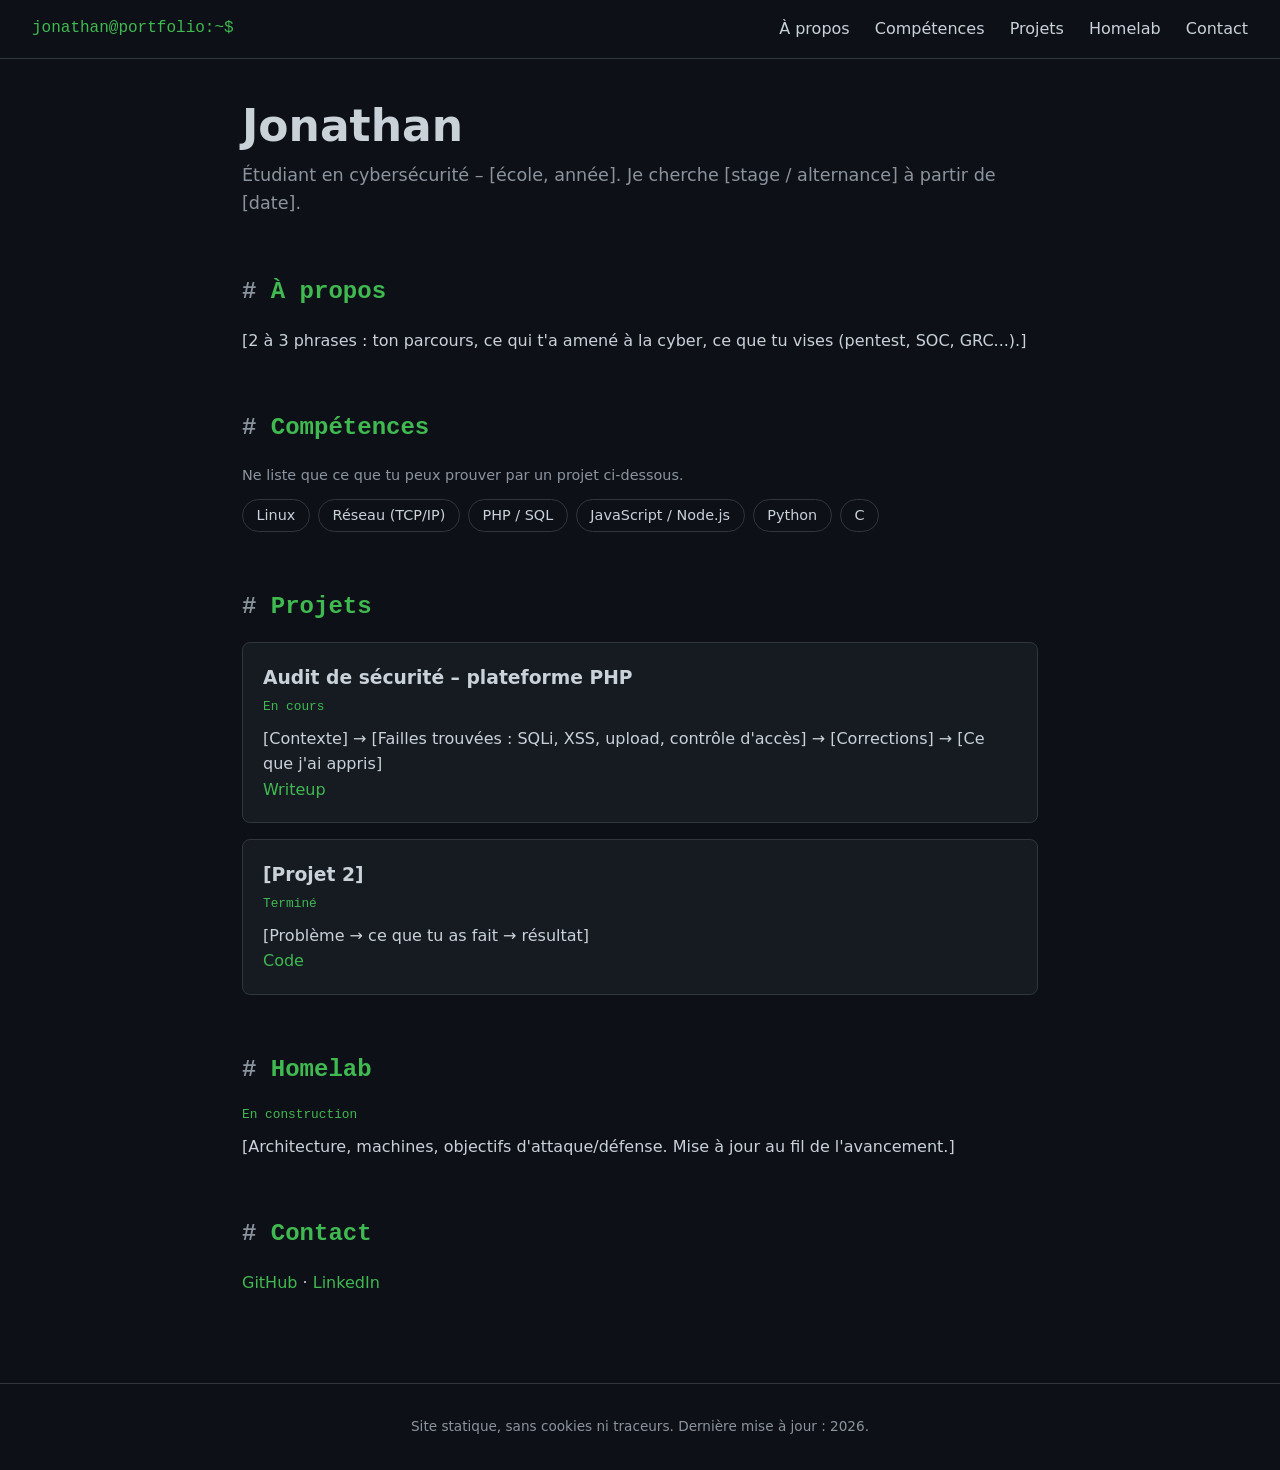
==== index.html @ b8ca1a61 "Base du portfolio : structure statique sécurisée" ====
<!DOCTYPE html>
<html lang="fr">
<head>
  <meta charset="UTF-8">
  <meta name="viewport" content="width=device-width, initial-scale=1.0">
  <!-- Politique de sécurité : seules les ressources du site lui-même sont autorisées -->
  <meta http-equiv="Content-Security-Policy" content="default-src 'self'; img-src 'self' data:; style-src 'self'; script-src 'self'; object-src 'none'; base-uri 'self'; form-action 'none'">
  <meta name="referrer" content="strict-origin-when-cross-origin">
  <meta name="description" content="Portfolio de Jonathan – étudiant en cybersécurité">
  <title>Jonathan – Cybersécurité</title>
  <link rel="stylesheet" href="style.css">
</head>
<body>
  <header class="nav">
    <span class="logo">jonathan@portfolio:~$</span>
    <nav>
      <a href="#about">À propos</a>
      <a href="#skills">Compétences</a>
      <a href="#projects">Projets</a>
      <a href="#lab">Homelab</a>
      <a href="#contact">Contact</a>
    </nav>
  </header>

  <main>
    <section class="hero">
      <h1>Jonathan</h1>
      <p class="tagline">Étudiant en cybersécurité – [école, année]. Je cherche [stage / alternance] à partir de [date].</p>
    </section>

    <section id="about">
      <h2>À propos</h2>
      <p>[2 à 3 phrases : ton parcours, ce qui t'a amené à la cyber, ce que tu vises (pentest, SOC, GRC...).]</p>
    </section>

    <section id="skills">
      <h2>Compétences</h2>
      <p class="hint">Ne liste que ce que tu peux prouver par un projet ci-dessous.</p>
      <ul class="tags">
        <li>Linux</li>
        <li>Réseau (TCP/IP)</li>
        <li>PHP / SQL</li>
        <li>JavaScript / Node.js</li>
        <li>Python</li>
        <li>C</li>
      </ul>
    </section>

    <section id="projects">
      <h2>Projets</h2>
      <article class="card">
        <h3>Audit de sécurité – plateforme PHP</h3>
        <p class="status">En cours</p>
        <p>[Contexte] → [Failles trouvées : SQLi, XSS, upload, contrôle d'accès] → [Corrections] → [Ce que j'ai appris]</p>
        <a href="#">Writeup</a>
      </article>
      <article class="card">
        <h3>[Projet 2]</h3>
        <p class="status">Terminé</p>
        <p>[Problème → ce que tu as fait → résultat]</p>
        <a href="#">Code</a>
      </article>
    </section>

    <section id="lab">
      <h2>Homelab</h2>
      <p class="status">En construction</p>
      <p>[Architecture, machines, objectifs d'attaque/défense. Mise à jour au fil de l'avancement.]</p>
    </section>

    <section id="contact">
      <h2>Contact</h2>
      <p>
        <a href="https://github.com/Jonathan-MBP" rel="noopener noreferrer" target="_blank">GitHub</a> ·
        <a href="#" rel="noopener noreferrer" target="_blank">LinkedIn</a>
      </p>
    </section>
  </main>

  <footer>
    <p>Site statique, sans cookies ni traceurs. Dernière mise à jour : <span id="year"></span>.</p>
  </footer>

  <script src="script.js"></script>
</body>
</html>
---- style.css ----
:root {
  --bg: #0d1117;
  --card: #161b22;
  --text: #c9d1d9;
  --muted: #8b949e;
  --accent: #3fb950;
  --border: #30363d;
}

* { box-sizing: border-box; margin: 0; padding: 0; }

body {
  background: var(--bg);
  color: var(--text);
  font-family: system-ui, -apple-system, "Segoe UI", sans-serif;
  line-height: 1.6;
}

a { color: var(--accent); text-decoration: none; }
a:hover { text-decoration: underline; }

.nav {
  display: flex;
  justify-content: space-between;
  align-items: center;
  flex-wrap: wrap;
  gap: 1rem;
  padding: 1rem 2rem;
  border-bottom: 1px solid var(--border);
  position: sticky;
  top: 0;
  background: var(--bg);
}

.logo { font-family: ui-monospace, monospace; color: var(--accent); }
.nav nav a { margin-left: 1.25rem; color: var(--text); }

main { max-width: 860px; margin: 0 auto; padding: 2rem; }
section { margin-bottom: 3.5rem; }

.hero h1 { font-size: 2.75rem; }
.tagline { color: var(--muted); font-size: 1.1rem; }

h2 {
  font-family: ui-monospace, monospace;
  color: var(--accent);
  margin-bottom: 1rem;
}
h2::before { content: "# "; color: var(--muted); }

.hint { color: var(--muted); font-size: 0.9rem; margin-bottom: 0.75rem; }

.tags { list-style: none; display: flex; flex-wrap: wrap; gap: 0.5rem; }
.tags li {
  border: 1px solid var(--border);
  border-radius: 999px;
  padding: 0.25rem 0.85rem;
  font-size: 0.9rem;
}

.card {
  background: var(--card);
  border: 1px solid var(--border);
  border-radius: 8px;
  padding: 1.25rem;
  margin-bottom: 1rem;
}
.card h3 { margin-bottom: 0.25rem; }

.status {
  font-family: ui-monospace, monospace;
  font-size: 0.8rem;
  color: var(--accent);
  margin-bottom: 0.5rem;
}

footer {
  text-align: center;
  color: var(--muted);
  font-size: 0.85rem;
  padding: 2rem;
  border-top: 1px solid var(--border);
}

@media (max-width: 600px) {
  .nav nav a { margin-left: 0; margin-right: 1rem; }
  .hero h1 { font-size: 2rem; }
}
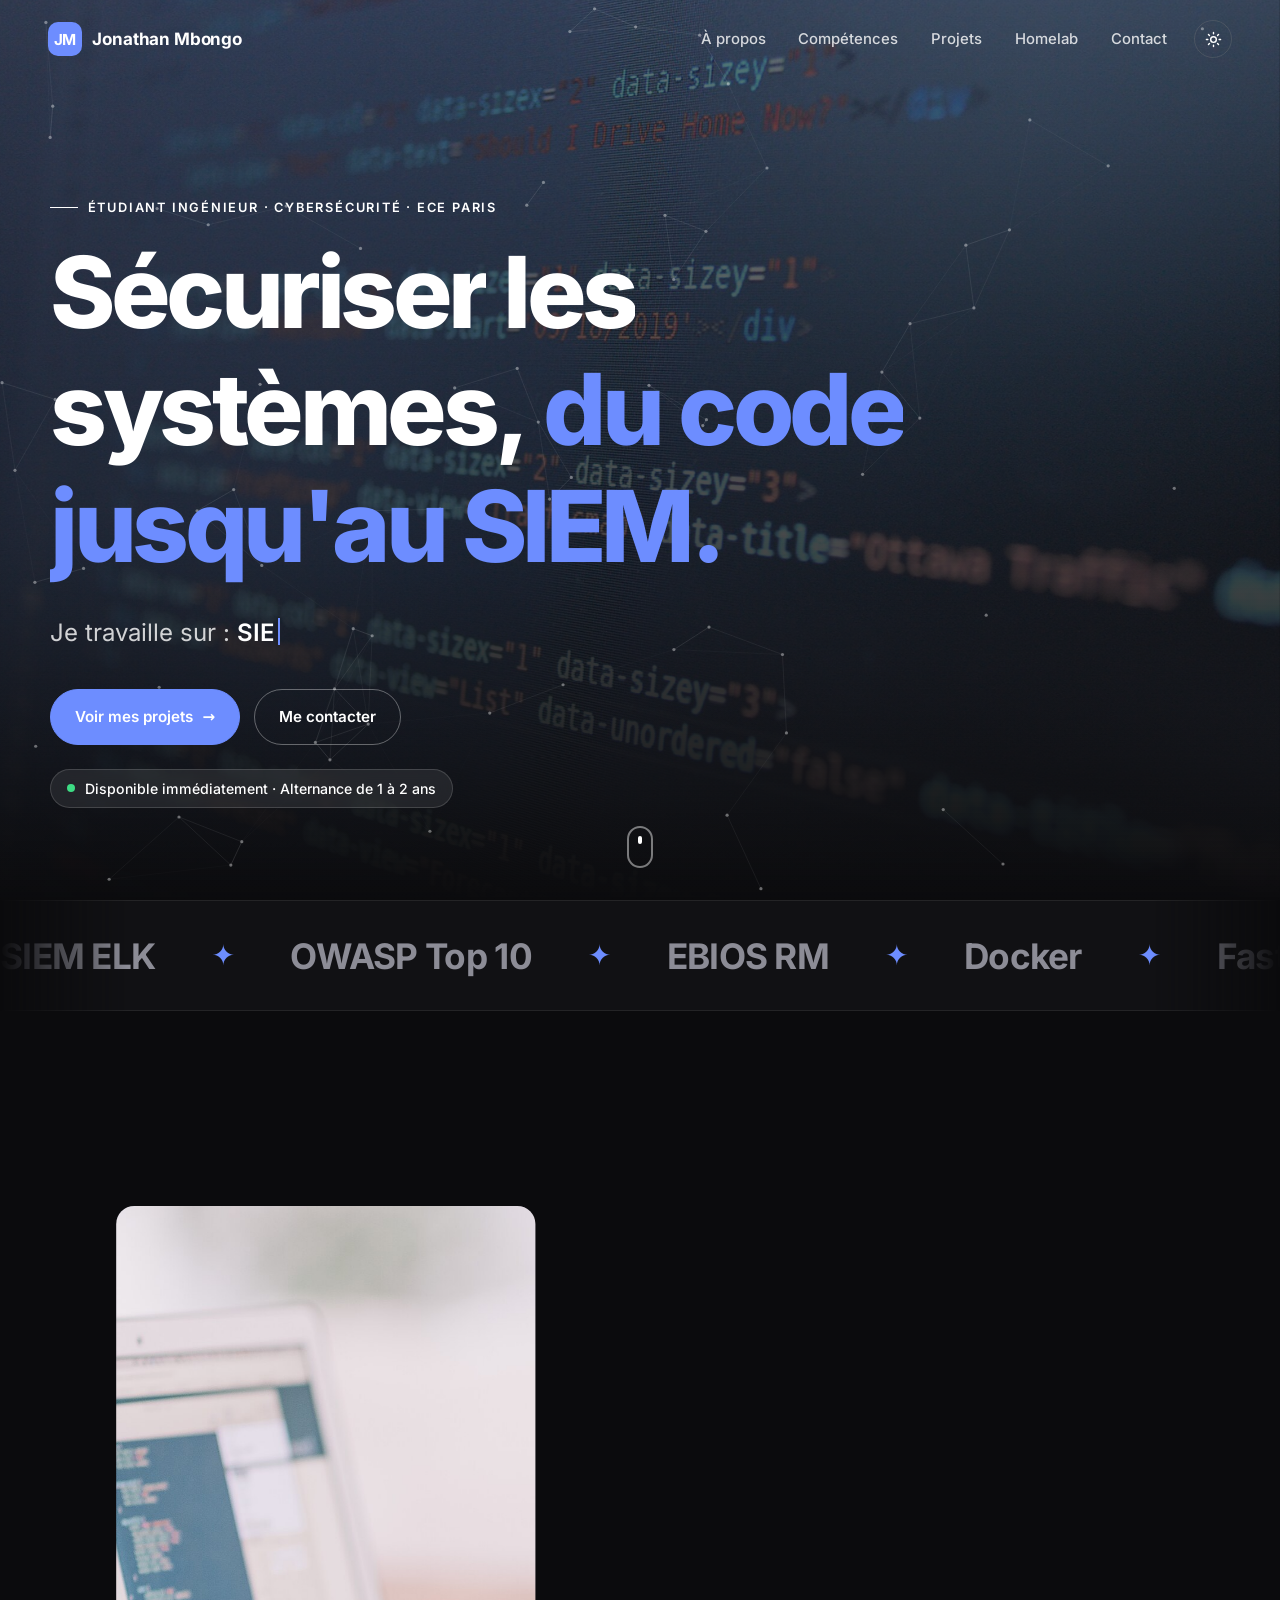
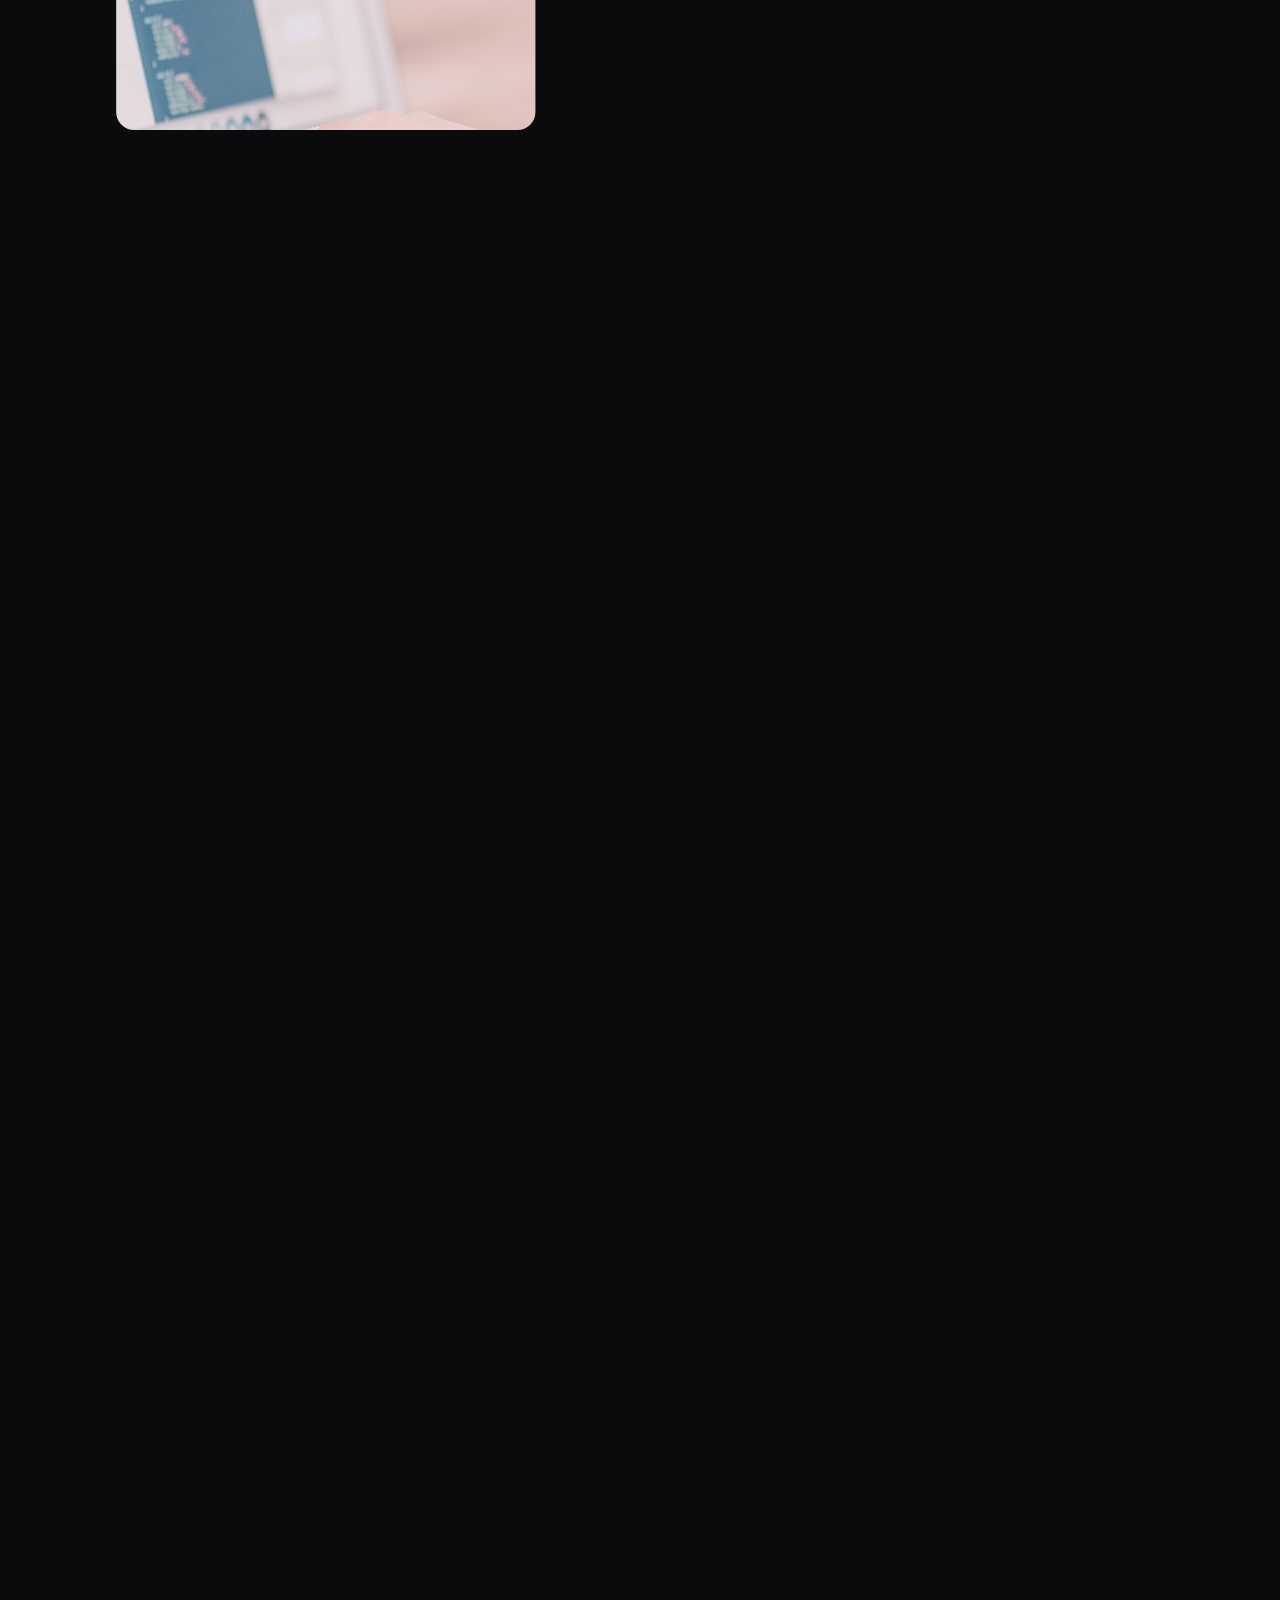
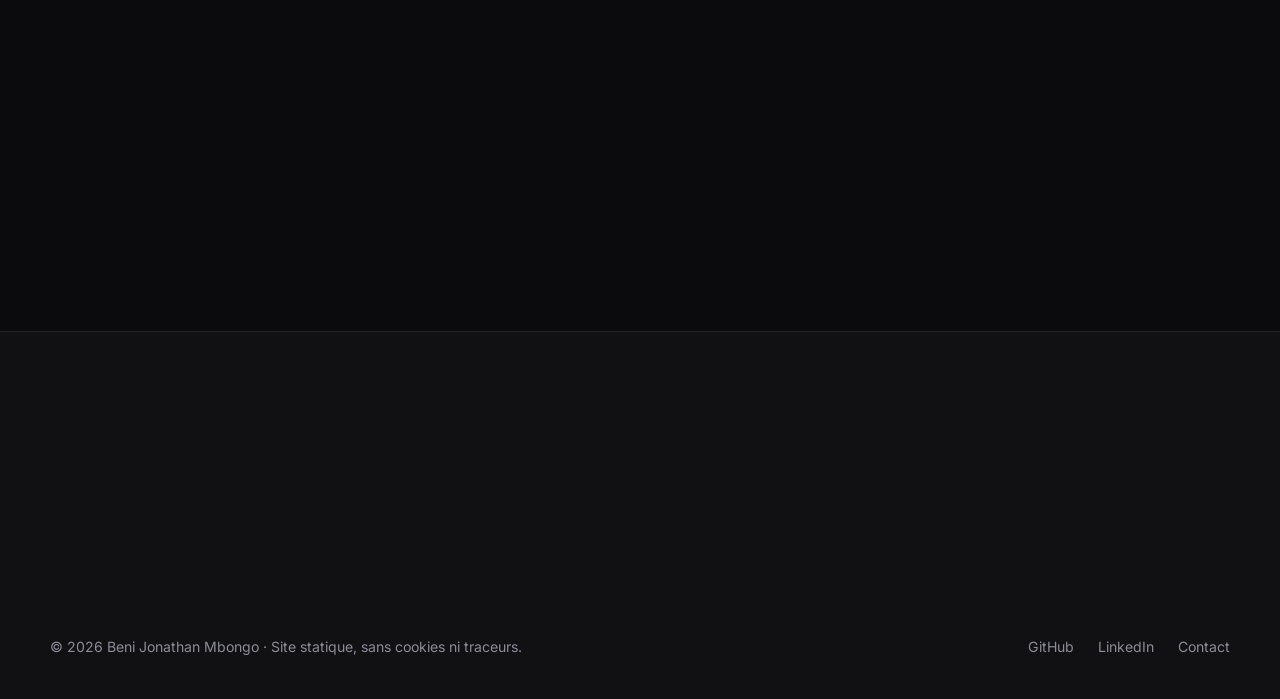
==== commit ce2e8a12: "Refonte du portfolio : site multipage, design moderne et contenu du CV - Une page par rubrique : acc" ====
--- a/index.html
+++ b/index.html
@@ -1,85 +1,121 @@
 <!DOCTYPE html>
-<html lang="fr">
+<html lang="fr" data-theme="sombre">
 <head>
   <meta charset="UTF-8">
   <meta name="viewport" content="width=device-width, initial-scale=1.0">
   <!-- Politique de sécurité : seules les ressources du site lui-même sont autorisées -->
   <meta http-equiv="Content-Security-Policy" content="default-src 'self'; img-src 'self' data:; style-src 'self'; script-src 'self'; object-src 'none'; base-uri 'self'; form-action 'none'">
   <meta name="referrer" content="strict-origin-when-cross-origin">
-  <meta name="description" content="Portfolio de Jonathan – étudiant en cybersécurité">
-  <title>Jonathan – Cybersécurité</title>
+  <meta name="description" content="Portfolio de Beni Jonathan Mbongo – étudiant ingénieur en cybersécurité à l'ECE Paris, à la recherche d'une alternance.">
+  <title>Beni Jonathan Mbongo – Cybersécurité</title>
+  <link rel="preload" href="assets/fonts/inter-latin.woff2" as="font" type="font/woff2" crossorigin>
   <link rel="stylesheet" href="style.css">
 </head>
 <body>
-  <header class="nav">
-    <span class="logo">jonathan@portfolio:~$</span>
-    <nav>
-      <a href="#about">À propos</a>
-      <a href="#skills">Compétences</a>
-      <a href="#projects">Projets</a>
-      <a href="#lab">Homelab</a>
-      <a href="#contact">Contact</a>
+  <div class="progress" id="progress"></div>
+
+  <header class="nav" id="nav">
+    <a class="logo" href="index.html"><span class="logo-mark">JM</span>Jonathan Mbongo</a>
+    <nav aria-label="Navigation principale">
+      <a href="apropos.html">À propos</a>
+      <a href="competences.html">Compétences</a>
+      <a href="projets.html">Projets</a>
+      <a href="homelab.html">Homelab</a>
+      <a href="contact.html">Contact</a>
+      <button id="theme-btn" class="theme-btn" type="button" aria-label="Basculer thème clair / sombre"><svg class="ico-sun" viewBox="0 0 24 24" fill="none" stroke="currentColor" stroke-width="2" stroke-linecap="round" stroke-linejoin="round" aria-hidden="true"><circle cx="12" cy="12" r="4"/><path d="M12 2v2M12 20v2M4.9 4.9l1.4 1.4M17.7 17.7l1.4 1.4M2 12h2M20 12h2M4.9 19.1l1.4-1.4M17.7 6.3l1.4-1.4"/></svg><svg class="ico-moon" viewBox="0 0 24 24" fill="none" stroke="currentColor" stroke-width="2" stroke-linecap="round" stroke-linejoin="round" aria-hidden="true"><path d="M21 12.8A9 9 0 1 1 11.2 3a7 7 0 0 0 9.8 9.8z"/></svg></button>
     </nav>
+    <button id="menu-btn" class="menu-btn" type="button" aria-label="Menu" aria-expanded="false"><span></span><span></span></button>
   </header>
 
   <main>
-    <section class="hero">
-      <h1>Jonathan</h1>
-      <p class="tagline">Étudiant en cybersécurité – [école, année]. Je cherche [stage / alternance] à partir de [date].</p>
+<section class="hero">
+      <img class="hero-media" src="assets/images/accueil/hero.jpg" alt="">
+      <canvas id="network" aria-hidden="true"></canvas>
+      <div class="container hero-content">
+        <p class="eyebrow reveal">Étudiant ingénieur · Cybersécurité · ECE Paris</p>
+        <h1 class="split-words">Sécuriser les systèmes, <span class="accent">du code jusqu'au SIEM.</span></h1>
+        <p class="typed-line reveal">Je travaille sur : <span id="typed"></span><span class="caret"></span></p>
+        <div class="actions reveal">
+          <a class="btn primary" href="projets.html">Voir mes projets <span class="arrow">→</span></a>
+          <a class="btn" href="contact.html">Me contacter</a>
+        </div>
+        <p class="available reveal">Disponible immédiatement · Alternance de 1 à 2 ans</p>
+      </div>
+      <div class="scroll-hint" aria-hidden="true"></div>
     </section>
 
-    <section id="about">
-      <h2>À propos</h2>
-      <p>[2 à 3 phrases : ton parcours, ce qui t'a amené à la cyber, ce que tu vises (pentest, SOC, GRC...).]</p>
+    <div class="marquee" aria-hidden="true">
+      <div class="marquee-track"><span>SIEM ELK</span><span>OWASP Top 10</span><span>EBIOS RM</span><span>Docker</span><span>FastAPI</span><span>Cisco</span><span>GitHub Actions</span><span>Wireshark</span><span>Linux</span><span>Python</span><span>SIEM ELK</span><span>OWASP Top 10</span><span>EBIOS RM</span><span>Docker</span><span>FastAPI</span><span>Cisco</span><span>GitHub Actions</span><span>Wireshark</span><span>Linux</span><span>Python</span></div>
+    </div>
+
+    <section class="section">
+      <div class="container split">
+        <div class="media-frame clip-reveal">
+          <img data-parallax="0.12" src="assets/images/apropos/programmeur.jpg" alt="Développeur au travail sur son ordinateur" loading="lazy">
+          <span class="media-tag">Massy, Île-de-France</span>
+        </div>
+        <div>
+          <p class="eyebrow reveal">À propos</p>
+          <h2 class="split-words">Polyvalent, entre code, données et infrastructure.</h2>
+          <p class="lead reveal">Étudiant en 3ᵉ année de Bachelor Informatique à l'ECE Paris, spécialisé en cybersécurité. J'allie développement logiciel sécurisé, analyse de données et infrastructures, et je cherche une alternance en sécurité opérationnelle, gestion des vulnérabilités ou ingénierie système.</p>
+          <div class="stats" data-stagger>
+            <div class="stat"><strong data-count="projects">0</strong><span>projets réalisés</span></div>
+            <div class="stat"><strong data-count="6">0</strong><span>certifications</span></div>
+            <div class="stat"><strong data-count="3">0</strong><span>ans de formation</span></div>
+          </div>
+          <div class="actions reveal"><a class="link-arrow" href="apropos.html">En savoir plus <span>→</span></a></div>
+        </div>
+      </div>
     </section>
 
-    <section id="skills">
-      <h2>Compétences</h2>
-      <p class="hint">Ne liste que ce que tu peux prouver par un projet ci-dessous.</p>
-      <ul class="tags">
-        <li>Linux</li>
-        <li>Réseau (TCP/IP)</li>
-        <li>PHP / SQL</li>
-        <li>JavaScript / Node.js</li>
-        <li>Python</li>
-        <li>C</li>
-      </ul>
+    <section class="section">
+      <div class="container">
+        <div class="section-head">
+          <div>
+            <p class="eyebrow reveal">Sélection</p>
+            <h2 class="split-words">Projets à la une</h2>
+          </div>
+          <a class="link-arrow reveal" href="projets.html">Tous les projets <span>→</span></a>
+        </div>
+        <div id="featured-grid" class="grid"></div>
+      </div>
     </section>
 
-    <section id="projects">
-      <h2>Projets</h2>
-      <article class="card">
-        <h3>Audit de sécurité – plateforme PHP</h3>
-        <p class="status">En cours</p>
-        <p>[Contexte] → [Failles trouvées : SQLi, XSS, upload, contrôle d'accès] → [Corrections] → [Ce que j'ai appris]</p>
-        <a href="#">Writeup</a>
-      </article>
-      <article class="card">
-        <h3>[Projet 2]</h3>
-        <p class="status">Terminé</p>
-        <p>[Problème → ce que tu as fait → résultat]</p>
-        <a href="#">Code</a>
-      </article>
-    </section>
-
-    <section id="lab">
-      <h2>Homelab</h2>
-      <p class="status">En construction</p>
-      <p>[Architecture, machines, objectifs d'attaque/défense. Mise à jour au fil de l'avancement.]</p>
-    </section>
-
-    <section id="contact">
-      <h2>Contact</h2>
-      <p>
-        <a href="https://github.com/Jonathan-MBP" rel="noopener noreferrer" target="_blank">GitHub</a> ·
-        <a href="#" rel="noopener noreferrer" target="_blank">LinkedIn</a>
-      </p>
+    <section class="section">
+      <div class="container">
+        <p class="eyebrow reveal">Explorer</p>
+        <h2 class="split-words">Tout le reste</h2>
+        <div class="tiles" data-stagger>
+          <a class="tile" href="apropos.html"><img src="assets/images/apropos/bureau.jpg" alt="" loading="lazy"><div class="tile-body"><span class="tile-num">01</span><h3>À propos</h3><p>Mon parcours, de Brazzaville à l'ECE Paris.</p></div></a>
+          <a class="tile" href="competences.html"><img src="assets/images/competences/macro-code.jpg" alt="" loading="lazy"><div class="tile-body"><span class="tile-num">02</span><h3>Compétences</h3><p>SOC, sécurité applicative, réseaux, dev.</p></div></a>
+          <a class="tile" href="homelab.html"><img src="assets/images/homelab/raspberry-switch.jpg" alt="" loading="lazy"><div class="tile-body"><span class="tile-num">03</span><h3>Homelab</h3><p>Mon labo d'attaque et de défense.</p></div></a>
+          <a class="tile" href="contact.html"><img src="assets/images/contact/cafe-telephone.jpg" alt="" loading="lazy"><div class="tile-body"><span class="tile-num">04</span><h3>Contact</h3><p>E-mail, téléphone, GitHub…</p></div></a>
+        </div>
+      </div>
     </section>
   </main>
 
-  <footer>
-    <p>Site statique, sans cookies ni traceurs. Dernière mise à jour : <span id="year"></span>.</p>
+  <footer class="footer">
+    <div class="container">
+      <div class="footer-cta">
+        <p class="eyebrow reveal">Une alternance, une question sur un projet ?</p>
+        <a class="footer-big reveal" href="contact.html">Parlons-en <span>→</span></a>
+      </div>
+      <div class="footer-bottom">
+        <span>© <span id="year"></span> Beni Jonathan Mbongo · Site statique, sans cookies ni traceurs.</span>
+        <div class="footer-links">
+          <a href="https://github.com/Jonathan-MBP" target="_blank" rel="noopener noreferrer">GitHub</a>
+          <a href="https://www.linkedin.com/in/beni-mbongo-pea-303453352/" target="_blank" rel="noopener noreferrer">LinkedIn</a>
+          <a href="contact.html">Contact</a>
+        </div>
+      </div>
+    </div>
   </footer>
+
+  <dialog id="project-dialog" class="dialog">
+    <button class="close" type="button" aria-label="Fermer">×</button>
+    <div id="dialog-content"></div>
+  </dialog>
 
   <script src="script.js"></script>
 </body>
--- a/style.css
+++ b/style.css
@@ -1,88 +1,770 @@
+/* ============================================================
+   POLICE (hébergée localement : compatible avec la CSP)
+   ============================================================ */
+@font-face {
+  font-family: "Inter";
+  src: url("assets/fonts/inter-latin.woff2") format("woff2");
+  font-weight: 300 800;
+  font-display: swap;
+}
+
+/* ============================================================
+   COULEURS : sombre par défaut, thème clair via le bouton.
+   Pour changer l'ambiance, modifie surtout --accent.
+   ============================================================ */
 :root {
-  --bg: #0d1117;
-  --card: #161b22;
-  --text: #c9d1d9;
-  --muted: #8b949e;
-  --accent: #3fb950;
-  --border: #30363d;
-}
-
-* { box-sizing: border-box; margin: 0; padding: 0; }
+  --bg: #0b0b0d;
+  --bg-2: #111114;
+  --surface: #16161a;
+  --text: #ededef;
+  --muted: #8c8c96;
+  --line: rgba(255, 255, 255, 0.08);
+  --accent: #6d8dff;
+  --accent-soft: rgba(109, 141, 255, 0.14);
+  --on-accent: #ffffff;
+  --overlay: linear-gradient(180deg, rgba(11, 11, 13, 0.55) 0%, rgba(11, 11, 13, 0.75) 60%, var(--bg) 100%);
+  --radius: 18px;
+  --ease: cubic-bezier(0.22, 1, 0.36, 1);
+  --container: 1180px;
+  color-scheme: dark;
+}
+
+[data-theme="clair"] {
+  --bg: #f7f7f5;
+  --bg-2: #efefec;
+  --surface: #ffffff;
+  --text: #121214;
+  --muted: #62626b;
+  --line: rgba(0, 0, 0, 0.08);
+  --accent: #3355e0;
+  --accent-soft: rgba(51, 85, 224, 0.10);
+  --overlay: linear-gradient(180deg, rgba(10, 10, 12, 0.45) 0%, rgba(10, 10, 12, 0.6) 60%, var(--bg) 100%);
+  color-scheme: light;
+}
+
+/* ============================================================
+   BASE
+   ============================================================ */
+*, *::before, *::after { box-sizing: border-box; margin: 0; padding: 0; }
 
 body {
   background: var(--bg);
   color: var(--text);
-  font-family: system-ui, -apple-system, "Segoe UI", sans-serif;
-  line-height: 1.6;
-}
-
-a { color: var(--accent); text-decoration: none; }
-a:hover { text-decoration: underline; }
+  font-family: "Inter", system-ui, -apple-system, "Segoe UI", sans-serif;
+  font-size: 1.0625rem;
+  line-height: 1.65;
+  -webkit-font-smoothing: antialiased;
+  overflow-x: hidden;
+  animation: page-in 0.7s var(--ease) both;
+}
+body.leaving { opacity: 0; transition: opacity 0.35s ease; }
+@keyframes page-in { from { opacity: 0; } to { opacity: 1; } }
+
+img { display: block; max-width: 100%; }
+a { color: inherit; text-decoration: none; }
+::selection { background: var(--accent); color: var(--on-accent); }
+
+.container { width: min(var(--container), 100% - 3rem); margin-inline: auto; }
+.section { padding: 7rem 0; }
+.section.tight { padding: 4rem 0; }
+
+.eyebrow {
+  display: inline-flex;
+  align-items: center;
+  gap: 0.6rem;
+  font-size: 0.8rem;
+  font-weight: 600;
+  letter-spacing: 0.14em;
+  text-transform: uppercase;
+  color: var(--accent);
+  margin-bottom: 1.25rem;
+}
+.eyebrow::before { content: ""; width: 28px; height: 1px; background: currentColor; }
+
+h1, h2, h3 { letter-spacing: -0.025em; line-height: 1.1; font-weight: 700; }
+h2 { font-size: clamp(2rem, 4.5vw, 3.25rem); margin-bottom: 1.5rem; }
+h3 { font-size: 1.2rem; }
+.lead { font-size: clamp(1.05rem, 1.6vw, 1.25rem); color: var(--muted); max-width: 640px; }
+.muted { color: var(--muted); }
+.accent { color: var(--accent); }
+
+.section-head { display: flex; justify-content: space-between; align-items: end; gap: 2rem; flex-wrap: wrap; margin-bottom: 3rem; }
+.section-head h2 { margin-bottom: 0; }
+
+/* ============================================================
+   BARRE DE PROGRESSION + NAVIGATION
+   ============================================================ */
+.progress {
+  position: fixed;
+  inset: 0 0 auto 0;
+  height: 2px;
+  background: var(--accent);
+  transform-origin: left;
+  transform: scaleX(0);
+  z-index: 100;
+}
 
 .nav {
+  position: fixed;
+  inset: 0 0 auto 0;
+  z-index: 50;
   display: flex;
+  align-items: center;
   justify-content: space-between;
+  padding: 1.25rem clamp(1.5rem, 4vw, 3rem);
+  transition: background 0.4s, padding 0.4s, border-color 0.4s, transform 0.4s var(--ease);
+  border-bottom: 1px solid transparent;
+  color: #fff;
+}
+.nav.scrolled {
+  background: color-mix(in srgb, var(--bg) 78%, transparent);
+  backdrop-filter: blur(14px) saturate(1.4);
+  border-color: var(--line);
+  padding-block: 0.85rem;
+  color: var(--text);
+}
+.nav.hidden { transform: translateY(-100%); }
+
+.logo { display: flex; align-items: center; gap: 0.65rem; font-weight: 700; letter-spacing: -0.01em; }
+.logo-mark {
+  display: grid;
+  place-items: center;
+  width: 34px;
+  height: 34px;
+  border-radius: 10px;
+  background: var(--accent);
+  color: var(--on-accent);
+  font-size: 0.95rem;
+}
+
+.nav nav { display: flex; align-items: center; gap: 0.35rem; }
+.nav nav a {
+  position: relative;
+  padding: 0.45rem 0.85rem;
+  border-radius: 999px;
+  font-size: 0.93rem;
+  font-weight: 500;
+  opacity: 0.8;
+  transition: opacity 0.2s, background 0.2s;
+}
+.nav nav a:hover { opacity: 1; background: rgba(127, 127, 127, 0.12); }
+.nav nav a[aria-current="page"] { opacity: 1; }
+.nav nav a[aria-current="page"]::after {
+  content: "";
+  position: absolute;
+  left: 50%;
+  bottom: 0.1rem;
+  width: 4px;
+  height: 4px;
+  border-radius: 50%;
+  background: var(--accent);
+  transform: translateX(-50%);
+}
+
+.theme-btn {
+  margin-left: 0.5rem;
+  display: grid;
+  place-items: center;
+  width: 38px;
+  height: 38px;
+  border-radius: 50%;
+  border: 1px solid rgba(127, 127, 127, 0.3);
+  background: transparent;
+  color: inherit;
+  cursor: pointer;
+  transition: transform 0.4s var(--ease), border-color 0.2s;
+}
+.theme-btn:hover { transform: rotate(25deg); border-color: var(--accent); }
+.theme-btn svg { width: 17px; height: 17px; }
+.theme-btn .ico-moon, [data-theme="clair"] .theme-btn .ico-sun { display: none; }
+[data-theme="clair"] .theme-btn .ico-moon { display: block; }
+
+.menu-btn { display: none; position: relative; color: inherit; }
+
+/* ============================================================
+   BOUTONS
+   ============================================================ */
+.btn {
+  display: inline-flex;
   align-items: center;
-  flex-wrap: wrap;
-  gap: 1rem;
-  padding: 1rem 2rem;
-  border-bottom: 1px solid var(--border);
-  position: sticky;
-  top: 0;
-  background: var(--bg);
-}
-
-.logo { font-family: ui-monospace, monospace; color: var(--accent); }
-.nav nav a { margin-left: 1.25rem; color: var(--text); }
-
-main { max-width: 860px; margin: 0 auto; padding: 2rem; }
-section { margin-bottom: 3.5rem; }
-
-.hero h1 { font-size: 2.75rem; }
-.tagline { color: var(--muted); font-size: 1.1rem; }
-
-h2 {
-  font-family: ui-monospace, monospace;
+  gap: 0.6rem;
+  padding: 0.9rem 1.5rem;
+  border-radius: 999px;
+  font-weight: 600;
+  font-size: 0.95rem;
+  border: 1px solid rgba(127, 127, 127, 0.35);
+  transition: transform 0.3s var(--ease), background 0.3s, border-color 0.3s, box-shadow 0.3s;
+  cursor: pointer;
+}
+.btn:hover { transform: translateY(-3px); border-color: var(--accent); }
+.btn.primary { background: var(--accent); border-color: var(--accent); color: var(--on-accent); }
+.btn.primary:hover { box-shadow: 0 14px 40px -10px var(--accent); }
+.btn .arrow { transition: transform 0.3s var(--ease); }
+.btn:hover .arrow { transform: translateX(4px); }
+.actions { display: flex; flex-wrap: wrap; gap: 0.85rem; margin-top: 2.25rem; }
+
+.link-arrow { display: inline-flex; gap: 0.5rem; color: var(--accent); font-weight: 600; }
+.link-arrow span { transition: transform 0.3s var(--ease); }
+.link-arrow:hover span { transform: translateX(5px); }
+
+/* ============================================================
+   HERO (accueil)
+   ============================================================ */
+.hero {
+  position: relative;
+  min-height: 100svh;
+  display: flex;
+  align-items: center;
+  overflow: hidden;
+  color: #fff;
+  isolation: isolate;
+}
+.hero-media, .page-hero-img {
+  position: absolute;
+  inset: -8% 0 0 0;
+  width: 100%;
+  height: 116%;
+  object-fit: cover;
+  z-index: -3;
+  will-change: transform;
+}
+.hero-media { animation: kenburns 24s ease-in-out infinite alternate; }
+@keyframes kenburns {
+  from { transform: scale(1.05) translate3d(0, 0, 0); }
+  to   { transform: scale(1.18) translate3d(-2%, -2%, 0); }
+}
+.hero::after, .page-hero::after {
+  content: "";
+  position: absolute;
+  inset: 0;
+  background: var(--overlay);
+  z-index: -2;
+}
+#network { position: absolute; inset: 0; width: 100%; height: 100%; z-index: -1; opacity: 0.55; }
+
+.hero-content { padding-top: 6rem; }
+.hero .eyebrow { color: #fff; opacity: 0.8; }
+.hero h1 { font-size: clamp(2.2rem, 8vw, 6.2rem); font-weight: 800; letter-spacing: -0.045em; max-width: 14ch; }
+.hero .gradient {
+  background: linear-gradient(90deg, #fff 0%, var(--accent) 100%);
+  -webkit-background-clip: text;
+  background-clip: text;
+  color: transparent;
+}
+.typed-line { font-size: clamp(1.15rem, 2vw, 1.5rem); margin-top: 1.5rem; color: rgba(255, 255, 255, 0.8); min-height: 2.2rem; }
+.typed-line #typed { color: #fff; font-weight: 600; }
+.caret { display: inline-block; width: 2px; height: 1.1em; background: var(--accent); margin-left: 3px; vertical-align: -0.15em; animation: blink 1s steps(1) infinite; }
+@keyframes blink { 50% { opacity: 0; } }
+.hero .btn:not(.primary) { color: #fff; border-color: rgba(255, 255, 255, 0.35); backdrop-filter: blur(6px); }
+
+.scroll-hint {
+  position: absolute;
+  left: 50%;
+  bottom: 2rem;
+  transform: translateX(-50%);
+  width: 26px;
+  height: 42px;
+  border: 2px solid rgba(255, 255, 255, 0.45);
+  border-radius: 999px;
+}
+.scroll-hint::after {
+  content: "";
+  position: absolute;
+  left: 50%;
+  top: 8px;
+  width: 4px;
+  height: 8px;
+  margin-left: -2px;
+  border-radius: 2px;
+  background: #fff;
+  animation: scroll-dot 1.8s ease-in-out infinite;
+}
+@keyframes scroll-dot { 0% { opacity: 0; transform: translateY(0); } 40% { opacity: 1; } 100% { opacity: 0; transform: translateY(14px); } }
+
+/* ============================================================
+   EN-TÊTE DES PAGES INTÉRIEURES
+   ============================================================ */
+.page-hero {
+  position: relative;
+  min-height: 72svh;
+  display: flex;
+  align-items: flex-end;
+  padding: 9rem 0 5rem;
+  overflow: hidden;
+  color: #fff;
+  isolation: isolate;
+}
+.page-hero .eyebrow { color: #fff; opacity: 0.8; }
+.page-hero h1 { font-size: clamp(2.3rem, 8vw, 6rem); font-weight: 800; letter-spacing: -0.045em; }
+.page-hero .lead { color: rgba(255, 255, 255, 0.78); margin-top: 1.25rem; }
+
+/* ============================================================
+   BANDEAU DÉFILANT
+   ============================================================ */
+.marquee {
+  overflow: hidden;
+  border-block: 1px solid var(--line);
+  padding: 1.6rem 0;
+  background: var(--bg-2);
+  mask-image: linear-gradient(90deg, transparent, #000 10%, #000 90%, transparent);
+}
+.marquee-track { display: flex; width: max-content; gap: 3.5rem; animation: marquee 38s linear infinite; }
+.marquee:hover .marquee-track { animation-play-state: paused; }
+.marquee span {
+  font-size: clamp(1.4rem, 3vw, 2.2rem);
+  font-weight: 700;
+  letter-spacing: -0.02em;
+  white-space: nowrap;
+  color: var(--muted);
+  display: inline-flex;
+  align-items: center;
+  gap: 3.5rem;
+}
+.marquee span::after { content: "✦"; font-size: 0.8em; color: var(--accent); }
+@keyframes marquee { to { transform: translateX(-50%); } }
+
+/* ============================================================
+   BLOCS IMAGE + TEXTE
+   ============================================================ */
+.split { display: grid; grid-template-columns: 1fr 1fr; gap: clamp(2rem, 6vw, 6rem); align-items: center; }
+.split.reverse > :first-child { order: 2; }
+.media-frame {
+  position: relative;
+  border-radius: var(--radius);
+  overflow: hidden;
+  aspect-ratio: 4 / 5;
+  background: var(--surface);
+}
+.media-frame.wide { aspect-ratio: 16 / 11; }
+.media-frame img { width: 100%; height: 120%; object-fit: cover; will-change: transform; }
+.media-tag {
+  position: absolute;
+  left: 1.25rem;
+  bottom: 1.25rem;
+  padding: 0.55rem 1rem;
+  border-radius: 999px;
+  background: rgba(10, 10, 12, 0.6);
+  backdrop-filter: blur(10px);
+  color: #fff;
+  font-size: 0.85rem;
+  font-weight: 500;
+}
+
+/* Image qui se dévoile au scroll */
+.clip-reveal { clip-path: inset(12% 12% 12% 12% round var(--radius)); transition: clip-path 1.3s var(--ease); }
+.clip-reveal.visible { clip-path: inset(0 0 0 0 round var(--radius)); }
+
+/* ============================================================
+   CHIFFRES
+   ============================================================ */
+.stats { display: grid; grid-template-columns: repeat(3, 1fr); gap: 1.5rem; margin-top: 2.75rem; }
+.stat strong { display: block; font-size: clamp(2.2rem, 4vw, 3rem); font-weight: 800; letter-spacing: -0.04em; }
+.stat span { color: var(--muted); font-size: 0.9rem; }
+
+/* ============================================================
+   CARTES PROJETS
+   ============================================================ */
+.filters { display: flex; flex-wrap: wrap; gap: 0.5rem; margin-bottom: 2.5rem; }
+.filter {
+  font: inherit;
+  font-size: 0.9rem;
+  font-weight: 500;
+  padding: 0.55rem 1.15rem;
+  border-radius: 999px;
+  border: 1px solid var(--line);
+  background: var(--surface);
+  color: var(--muted);
+  cursor: pointer;
+  transition: all 0.25s;
+}
+.filter:hover { color: var(--text); }
+.filter.active { background: var(--text); color: var(--bg); border-color: var(--text); }
+
+.grid { display: grid; grid-template-columns: repeat(auto-fill, minmax(320px, 1fr)); gap: 1.5rem; }
+
+.card {
+  position: relative;
+  display: flex;
+  flex-direction: column;
+  border-radius: var(--radius);
+  background: var(--surface);
+  border: 1px solid var(--line);
+  overflow: hidden;
+  cursor: pointer;
+  transition: transform 0.5s var(--ease), border-color 0.3s, box-shadow 0.5s var(--ease);
+}
+.card:hover, .card:focus-visible {
+  transform: translateY(-8px);
+  border-color: color-mix(in srgb, var(--accent) 40%, transparent);
+  box-shadow: 0 30px 60px -25px rgba(0, 0, 0, 0.5);
+  outline: none;
+}
+/* halo qui suit la souris */
+.card::before {
+  content: "";
+  position: absolute;
+  inset: 0;
+  background: radial-gradient(400px circle at var(--mx, 50%) var(--my, 50%), var(--accent-soft), transparent 45%);
+  opacity: 0;
+  transition: opacity 0.4s;
+  pointer-events: none;
+  z-index: 1;
+}
+.card:hover::before { opacity: 1; }
+
+.card-img { aspect-ratio: 16 / 10; overflow: hidden; position: relative; }
+.card-img img { width: 100%; height: 100%; object-fit: cover; transition: transform 1s var(--ease); }
+.card:hover .card-img img { transform: scale(1.08); }
+.card-img .status {
+  position: absolute;
+  top: 1rem;
+  left: 1rem;
+  padding: 0.3rem 0.75rem;
+  border-radius: 999px;
+  background: rgba(10, 10, 12, 0.65);
+  backdrop-filter: blur(8px);
+  color: #fff;
+  font-size: 0.75rem;
+  font-weight: 600;
+}
+.card-body { padding: 1.5rem; display: flex; flex-direction: column; gap: 0.75rem; flex: 1; }
+.card-body p { color: var(--muted); font-size: 0.95rem; flex: 1; }
+.card-cat { font-size: 0.75rem; font-weight: 600; letter-spacing: 0.1em; text-transform: uppercase; color: var(--accent); }
+.badge {
+  position: absolute;
+  top: 1rem;
+  right: 1rem;
+  font-size: 0.68rem;
+  font-weight: 600;
+  text-transform: uppercase;
+  letter-spacing: 0.06em;
+  padding: 0.25rem 0.6rem;
+  border-radius: 6px;
+  background: rgba(255, 255, 255, 0.9);
+  color: #111;
+}
+
+.tags { list-style: none; display: flex; flex-wrap: wrap; gap: 0.45rem; }
+.tags li {
+  font-size: 0.8rem;
+  padding: 0.3rem 0.75rem;
+  border-radius: 999px;
+  background: var(--bg-2);
+  border: 1px solid var(--line);
+  color: var(--muted);
+}
+
+/* ============================================================
+   TUILES "EXPLORER" (accueil)
+   ============================================================ */
+.tiles { display: grid; grid-template-columns: repeat(4, 1fr); gap: 1.25rem; }
+.tile {
+  position: relative;
+  aspect-ratio: 3 / 4;
+  border-radius: var(--radius);
+  overflow: hidden;
+  color: #fff;
+  isolation: isolate;
+}
+.tile img { position: absolute; inset: 0; width: 100%; height: 100%; object-fit: cover; z-index: -2; transition: transform 1.2s var(--ease); }
+.tile::after { content: ""; position: absolute; inset: 0; background: linear-gradient(180deg, transparent 30%, rgba(0, 0, 0, 0.85)); z-index: -1; transition: opacity 0.4s; }
+.tile:hover img { transform: scale(1.1); }
+.tile-body { position: absolute; inset: auto 0 0 0; padding: 1.5rem; }
+.tile-num { font-size: 0.8rem; opacity: 0.7; }
+.tile h3 { font-size: 1.5rem; margin: 0.25rem 0; }
+.tile p { font-size: 0.9rem; opacity: 0; transform: translateY(10px); transition: all 0.4s var(--ease); }
+.tile:hover p { opacity: 0.85; transform: none; }
+
+/* ============================================================
+   COMPÉTENCES
+   ============================================================ */
+.skill-groups { display: grid; grid-template-columns: repeat(auto-fit, minmax(260px, 1fr)); gap: 1.25rem; }
+.panel {
+  background: var(--surface);
+  border: 1px solid var(--line);
+  border-radius: var(--radius);
+  padding: 2rem;
+  transition: transform 0.5s var(--ease), border-color 0.3s;
+}
+.panel:hover { transform: translateY(-5px); border-color: color-mix(in srgb, var(--accent) 35%, transparent); }
+.panel-icon {
+  display: grid;
+  place-items: center;
+  width: 48px;
+  height: 48px;
+  border-radius: 14px;
+  background: var(--accent-soft);
   color: var(--accent);
-  margin-bottom: 1rem;
-}
-h2::before { content: "# "; color: var(--muted); }
-
-.hint { color: var(--muted); font-size: 0.9rem; margin-bottom: 0.75rem; }
-
-.tags { list-style: none; display: flex; flex-wrap: wrap; gap: 0.5rem; }
-.tags li {
-  border: 1px solid var(--border);
-  border-radius: 999px;
-  padding: 0.25rem 0.85rem;
-  font-size: 0.9rem;
-}
-
-.card {
-  background: var(--card);
-  border: 1px solid var(--border);
-  border-radius: 8px;
-  padding: 1.25rem;
-  margin-bottom: 1rem;
-}
-.card h3 { margin-bottom: 0.25rem; }
-
-.status {
-  font-family: ui-monospace, monospace;
-  font-size: 0.8rem;
-  color: var(--accent);
-  margin-bottom: 0.5rem;
-}
-
-footer {
-  text-align: center;
+  margin-bottom: 1.25rem;
+}
+.panel-icon svg { width: 24px; height: 24px; }
+.panel h3 { margin-bottom: 1.25rem; }
+
+.bars { list-style: none; display: grid; gap: 1rem; }
+.bar-label { display: flex; justify-content: space-between; font-size: 0.9rem; margin-bottom: 0.4rem; }
+.bar-label span:last-child { color: var(--muted); }
+.bar { height: 5px; border-radius: 999px; background: var(--bg-2); overflow: hidden; }
+.bar i { display: block; height: 100%; width: 0; border-radius: inherit; background: var(--accent); transition: width 1.4s var(--ease); }
+
+/* ============================================================
+   CHRONOLOGIE / CHECKLIST
+   ============================================================ */
+.timeline { list-style: none; position: relative; }
+.timeline::before { content: ""; position: absolute; left: 7px; top: 0.5rem; bottom: 0.5rem; width: 1px; background: var(--line); }
+.timeline li { position: relative; padding-left: 2.75rem; padding-bottom: 2.5rem; }
+.timeline li::before {
+  content: "";
+  position: absolute;
+  left: 0;
+  top: 0.35rem;
+  width: 15px;
+  height: 15px;
+  border-radius: 50%;
+  border: 3px solid var(--bg);
+  background: var(--accent);
+  box-shadow: 0 0 0 1px var(--accent);
+}
+.when { font-size: 0.8rem; font-weight: 600; letter-spacing: 0.08em; text-transform: uppercase; color: var(--accent); }
+.timeline strong { display: block; font-size: 1.2rem; margin: 0.2rem 0; }
+.timeline p { color: var(--muted); }
+
+.checklist { list-style: none; display: grid; gap: 0.85rem; }
+.checklist li {
+  display: flex;
+  align-items: center;
+  gap: 0.9rem;
+  padding: 1rem 1.25rem;
+  border-radius: 14px;
+  background: var(--surface);
+  border: 1px solid var(--line);
   color: var(--muted);
-  font-size: 0.85rem;
-  padding: 2rem;
-  border-top: 1px solid var(--border);
-}
-
-@media (max-width: 600px) {
-  .nav nav a { margin-left: 0; margin-right: 1rem; }
-  .hero h1 { font-size: 2rem; }
-}
+}
+.checklist li::before {
+  content: "";
+  flex: none;
+  width: 22px;
+  height: 22px;
+  border-radius: 50%;
+  border: 2px solid var(--line);
+}
+.checklist li.done { color: var(--text); }
+.checklist li.done::before {
+  border-color: var(--accent);
+  background: var(--accent) url("data:image/svg+xml,%3Csvg xmlns='http://www.w3.org/2000/svg' viewBox='0 0 24 24' fill='none' stroke='white' stroke-width='3.5' stroke-linecap='round' stroke-linejoin='round'%3E%3Cpath d='M5 12l5 5L20 7'/%3E%3C/svg%3E") center / 13px no-repeat;
+}
+
+.progress-ring { display: flex; align-items: center; gap: 1.25rem; margin-bottom: 2rem; }
+.progress-ring .bar { flex: 1; height: 8px; }
+.progress-ring strong { font-size: 1.5rem; }
+
+.diagram {
+  background: var(--surface);
+  border: 1px solid var(--line);
+  border-radius: var(--radius);
+  padding: 1.75rem;
+  font-family: ui-monospace, "Cascadia Code", Consolas, monospace;
+  font-size: 0.88rem;
+  line-height: 1.55;
+  color: var(--muted);
+  overflow-x: auto;
+}
+
+/* ============================================================
+   CONTACT
+   ============================================================ */
+.contact-grid { display: grid; grid-template-columns: repeat(auto-fill, minmax(260px, 1fr)); gap: 1.25rem; }
+.contact-card {
+  position: relative;
+  display: flex;
+  flex-direction: column;
+  gap: 0.35rem;
+  padding: 1.75rem;
+  border-radius: var(--radius);
+  background: var(--surface);
+  border: 1px solid var(--line);
+  transition: transform 0.5s var(--ease), border-color 0.3s;
+  overflow: hidden;
+}
+a.contact-card:hover, .contact-card:hover { transform: translateY(-5px); border-color: color-mix(in srgb, var(--accent) 40%, transparent); }
+.contact-card .panel-icon { margin-bottom: 0.75rem; }
+.contact-label { font-size: 0.78rem; font-weight: 600; letter-spacing: 0.1em; text-transform: uppercase; color: var(--muted); }
+.contact-value { font-size: 1.1rem; font-weight: 600; word-break: break-word; }
+.contact-card .go { position: absolute; top: 1.75rem; right: 1.75rem; color: var(--muted); transition: transform 0.4s var(--ease), color 0.3s; }
+a.contact-card:hover .go { transform: translate(4px, -4px); color: var(--accent); }
+.copy-btn {
+  align-self: flex-start;
+  margin-top: 0.75rem;
+  font: inherit;
+  font-size: 0.82rem;
+  font-weight: 600;
+  padding: 0.4rem 0.95rem;
+  border-radius: 999px;
+  border: 1px solid var(--line);
+  background: var(--bg-2);
+  color: var(--text);
+  cursor: pointer;
+  transition: all 0.25s;
+}
+.copy-btn:hover { background: var(--accent); border-color: var(--accent); color: var(--on-accent); }
+
+.contact-big { display: inline-block; margin: 0.5rem 0 2rem; font-size: clamp(1.3rem, 2.6vw, 2.1rem); font-weight: 700; letter-spacing: -0.02em; border-bottom: 2px solid var(--accent); transition: color 0.3s; overflow-wrap: anywhere; }
+.contact-big:hover { color: var(--accent); }
+
+/* ============================================================
+   FENÊTRE DE DÉTAIL PROJET
+   ============================================================ */
+.dialog {
+  margin: auto;
+  width: min(720px, calc(100% - 2rem));
+  max-height: calc(100svh - 2rem);
+  border: 1px solid var(--line);
+  border-radius: var(--radius);
+  background: var(--surface);
+  color: var(--text);
+  padding: 0;
+  overflow: auto;
+}
+.dialog[open] { animation: dialog-in 0.5s var(--ease); }
+@keyframes dialog-in { from { opacity: 0; transform: translateY(30px) scale(0.97); } }
+.dialog::backdrop { background: rgba(5, 5, 8, 0.7); backdrop-filter: blur(6px); }
+.dialog-img { width: 100%; aspect-ratio: 16 / 8; object-fit: cover; }
+.dialog-body { padding: 2rem 2.25rem 2.25rem; }
+.dialog h3 { font-size: 1.8rem; margin: 0.5rem 0 1rem; }
+.dialog p { color: var(--muted); margin-bottom: 1.5rem; }
+.dialog .btn { margin-top: 1.75rem; }
+.points { list-style: none; display: grid; gap: 0.85rem; margin-bottom: 1.75rem; color: var(--muted); }
+.points li { position: relative; padding-left: 1.5rem; }
+.points li::before { content: ""; position: absolute; left: 0; top: 0.65em; width: 7px; height: 7px; border-radius: 50%; background: var(--accent); }
+
+/* Pastille "disponible" */
+.available {
+  display: inline-flex;
+  align-items: center;
+  gap: 0.6rem;
+  margin-top: 1.5rem;
+  padding: 0.45rem 1rem;
+  border-radius: 999px;
+  background: rgba(255, 255, 255, 0.08);
+  border: 1px solid rgba(255, 255, 255, 0.15);
+  backdrop-filter: blur(8px);
+  font-size: 0.88rem;
+  font-weight: 500;
+}
+.available::before {
+  content: "";
+  width: 8px;
+  height: 8px;
+  border-radius: 50%;
+  background: #3ddc84;
+  box-shadow: 0 0 0 0 rgba(61, 220, 132, 0.6);
+  animation: pulse 2s infinite;
+}
+@keyframes pulse { 70% { box-shadow: 0 0 0 10px rgba(61, 220, 132, 0); } 100% { box-shadow: 0 0 0 0 rgba(61, 220, 132, 0); } }
+.cert-date { color: var(--muted); font-size: 0.85rem; margin-top: 0.25rem; }
+.close {
+  position: absolute;
+  top: 1rem;
+  right: 1rem;
+  width: 40px;
+  height: 40px;
+  border-radius: 50%;
+  border: none;
+  background: rgba(10, 10, 12, 0.6);
+  backdrop-filter: blur(8px);
+  color: #fff;
+  font-size: 1.4rem;
+  cursor: pointer;
+  transition: transform 0.3s var(--ease);
+}
+.close:hover { transform: rotate(90deg); }
+
+/* ============================================================
+   FOOTER
+   ============================================================ */
+.footer { border-top: 1px solid var(--line); padding: 6rem 0 2.5rem; background: var(--bg-2); }
+.footer-cta { margin-bottom: 5rem; }
+.footer-big {
+  display: inline-flex;
+  align-items: center;
+  gap: 1.5rem;
+  font-size: clamp(2.8rem, 9vw, 7rem);
+  font-weight: 800;
+  letter-spacing: -0.05em;
+  line-height: 1;
+  transition: color 0.4s;
+}
+.footer-big span { display: inline-block; transition: transform 0.5s var(--ease); color: var(--accent); }
+.footer-big:hover span { transform: translateX(16px) rotate(-45deg); }
+.footer-bottom { display: flex; justify-content: space-between; flex-wrap: wrap; gap: 1rem; color: var(--muted); font-size: 0.88rem; }
+.footer-links { display: flex; gap: 1.5rem; }
+.footer-links a:hover { color: var(--text); }
+
+/* ============================================================
+   ANIMATIONS AU SCROLL
+   ============================================================ */
+/* "translate" (et non "transform") pour ne pas gêner les effets de survol des cartes */
+.reveal { opacity: 0; }
+.reveal.visible { animation: rise 1s var(--ease) both; animation-delay: calc(var(--d, 0) * 90ms); }
+@keyframes rise { from { opacity: 0; translate: 0 40px; } to { opacity: 1; translate: 0 0; } }
+
+/* Titres qui apparaissent mot par mot */
+.split-words .w { display: inline-block; overflow: hidden; vertical-align: top; padding-bottom: 0.08em; }
+.split-words .w > span { display: inline-block; transform: translateY(110%); transition: transform 1s var(--ease); transition-delay: calc(var(--i, 0) * 70ms + 150ms); }
+.split-words.visible .w > span { transform: none; }
+
+@media (prefers-reduced-motion: reduce) {
+  *, *::before, *::after { animation: none !important; transition: none !important; }
+  .reveal, .split-words .w > span { opacity: 1; transform: none; translate: none; }
+  .clip-reveal { clip-path: none; }
+}
+
+/* ============================================================
+   RESPONSIVE
+   ============================================================ */
+@media (max-width: 960px) {
+  .tiles { grid-template-columns: repeat(2, 1fr); }
+  .split { grid-template-columns: 1fr; }
+  .split.reverse > :first-child { order: 0; }
+  .media-frame { aspect-ratio: 16 / 11; }
+}
+
+@media (max-width: 760px) {
+  .section { padding: 4.5rem 0; }
+  .container { width: calc(100% - 2rem); }
+  .menu-btn {
+    display: grid;
+    gap: 6px;
+    width: 42px;
+    height: 42px;
+    place-content: center;
+    border: 1px solid rgba(127, 127, 127, 0.3);
+    border-radius: 50%;
+    background: transparent;
+    cursor: pointer;
+    z-index: 2;
+  }
+  .menu-btn span { display: block; width: 18px; height: 2px; background: currentColor; border-radius: 2px; transition: transform 0.4s var(--ease); }
+  .menu-open .menu-btn span:first-child { transform: translateY(4px) rotate(45deg); }
+  .menu-open .menu-btn span:last-child { transform: translateY(-4px) rotate(-45deg); }
+  .nav nav {
+    position: fixed;
+    inset: 0;
+    flex-direction: column;
+    justify-content: center;
+    gap: 0.5rem;
+    background: var(--bg);
+    color: var(--text);
+    clip-path: circle(0 at calc(100% - 2.5rem) 2.5rem);
+    transition: clip-path 0.7s var(--ease);
+  }
+  .menu-open nav { clip-path: circle(150% at calc(100% - 2.5rem) 2.5rem); }
+  .nav nav a { font-size: 1.8rem; font-weight: 700; }
+  .menu-open { color: var(--text); }
+  .tiles { grid-template-columns: 1fr 1fr; gap: 0.75rem; }
+  .tile p { display: none; }
+  .tile-body { padding: 1rem; }
+  .tile h3 { font-size: 1.15rem; }
+  .grid { grid-template-columns: 1fr; }
+  .stats { grid-template-columns: repeat(3, 1fr); gap: 0.75rem; }
+  .dialog-body { padding: 1.5rem; }
+}
